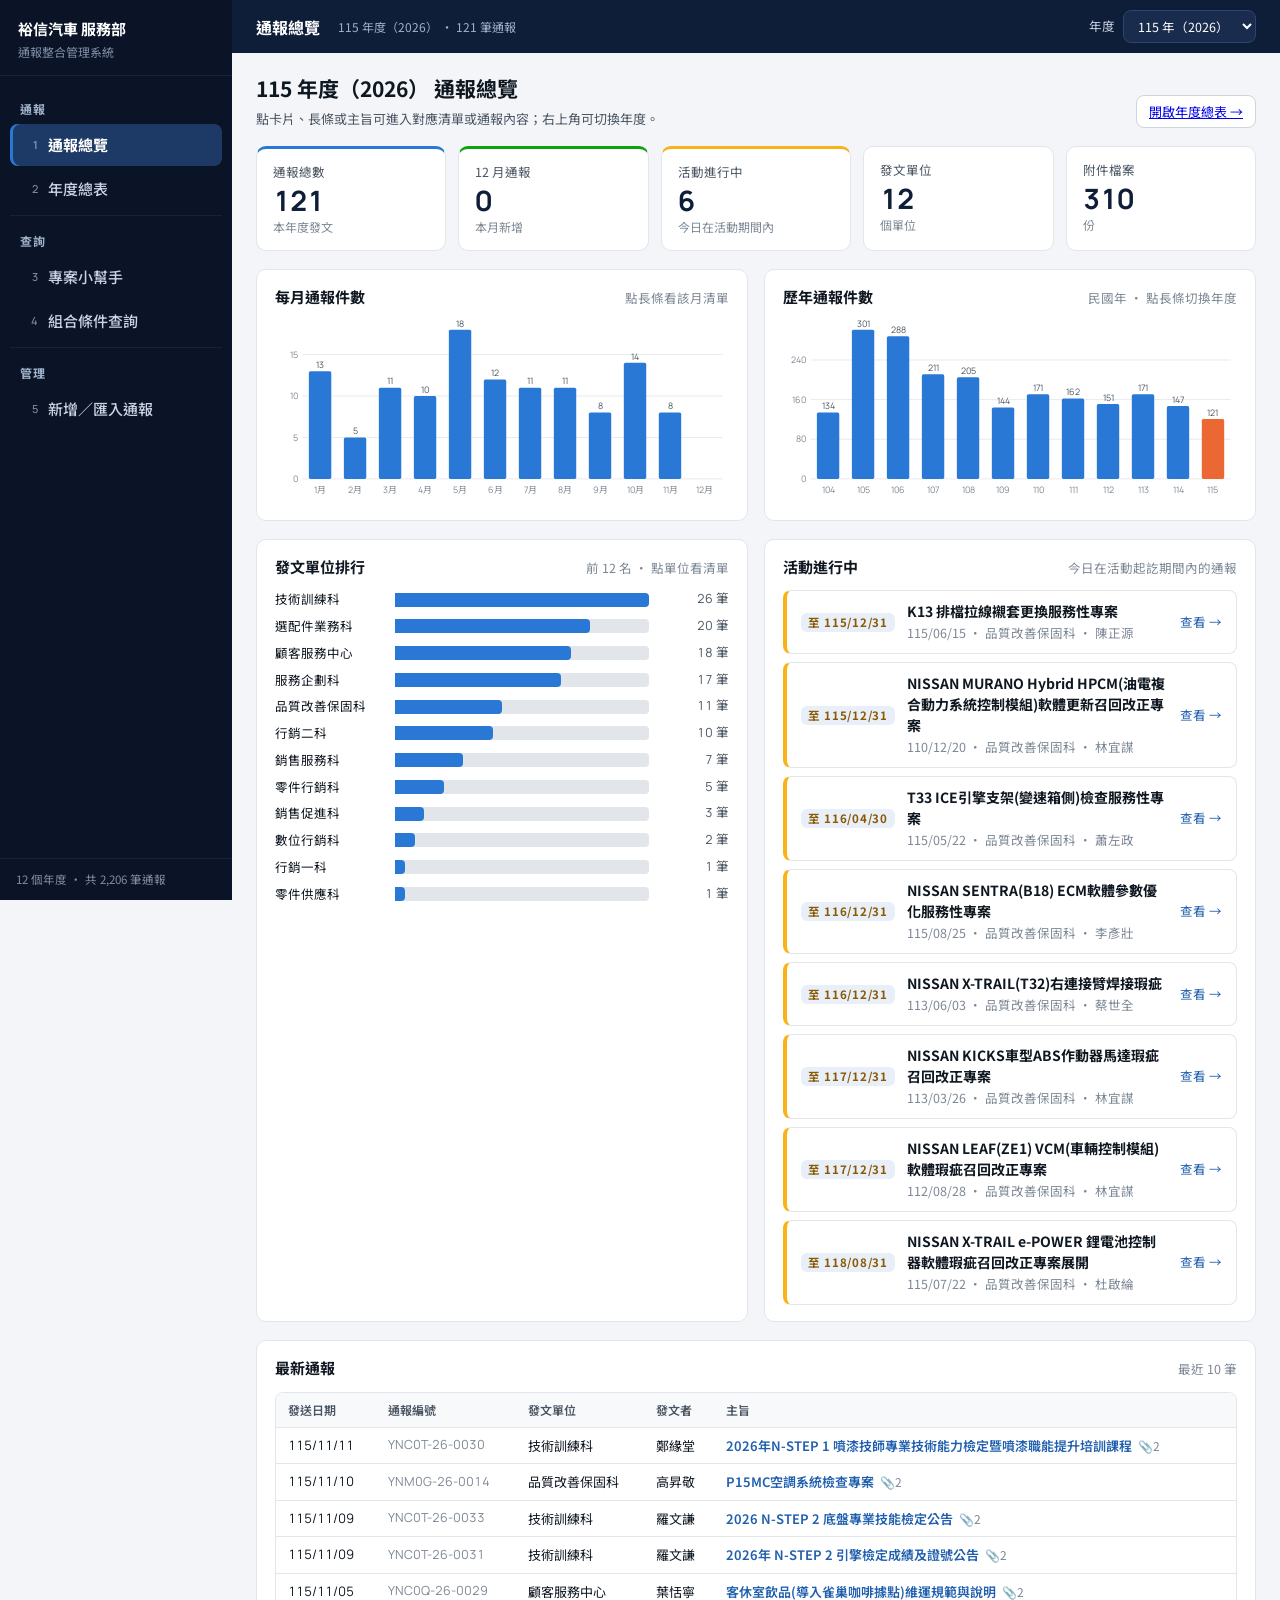
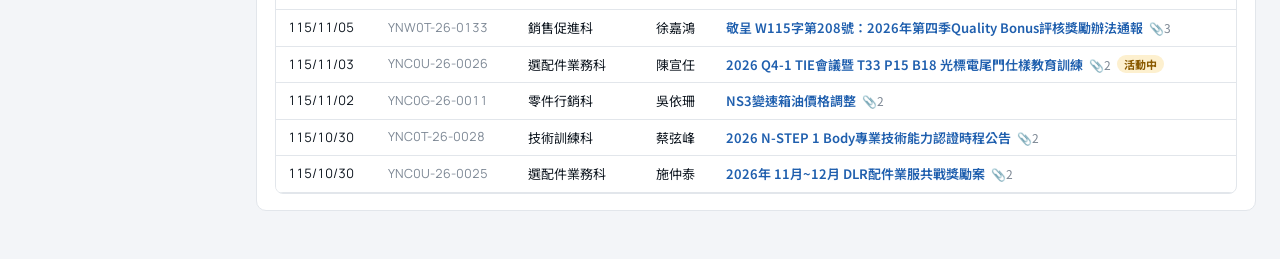
==== app/index.html @ 31307e3b "更新公開網站版 2026-11-14 10:02 Co-Authored-By: Claude Opus 5.5 <noreply@anthropic.com>" ====
<!doctype html>
<html lang="zh-Hant">
<head>
<meta charset="utf-8">
<meta name="viewport" content="width=device-width, initial-scale=1, viewport-fit=cover">
<meta name="robots" content="noindex, nofollow, noarchive">
<title>通報整合管理系統</title>
<link rel="preconnect" href="https://fonts.googleapis.com">
<link rel="stylesheet" href="https://fonts.googleapis.com/css2?family=Noto+Sans+TC:wght@400;500;700&family=Manrope:wght@500;600;700;800&display=swap">
<link rel="stylesheet" href="css/app.css?v=20261112133323">
</head>
<body>
<div class="shell">
  <aside class="side" id="side" aria-label="主選單">
    <div class="brand">
      <div class="brand-t">裕信汽車 服務部</div>
      <div class="brand-s">通報整合管理系統</div>
    </div>
    <nav id="nav"></nav>
    <div class="side-foot" id="sideFoot"></div>
  </aside>
  <div class="main-col">
    <header class="topbar">
      <button type="button" class="menu-btn" id="menuBtn" aria-label="開關選單" aria-controls="side">☰</button>
      <div class="top-title" id="topTitle">通報總覽</div>
      <div class="top-meta" id="topMeta">—</div>
      <button type="button" class="ask-btn" id="askBtn" aria-controls="side">💬 小幫手</button>
      <div class="top-scope">
        <label for="yrSel">年度</label>
        <select id="yrSel"></select>
      </div>
    </header>
    <main id="main" tabindex="-1"></main>
  </div>
</div>
<div class="tip" id="tip" hidden></div>
<script src="data/config.js?v=20261112133323"></script>
<script src="data/notices.js?v=20261112133323"></script>
<script src="js/app.js?v=20261112133323"></script>
</body>
</html>
---- app/css/app.css ----
/* 版面：左側深藍導覽（分組、編號）＋上方標題列＋白色卡片內容區，與服務部既有戰情儀表板一致。單一淺色主題。 */
:root{
  color-scheme:light;
  --side:#0a1426; --side-2:#13223d; --side-ink:#c9d3e3; --side-muted:#7f8ca3; --side-act:#1d3a66;
  --top:#0f1e38; --top-ink:#ffffff;
  --bg:#f3f5f8; --panel:#ffffff; --ink:#0f1720; --ink-2:#4a5562; --muted:#7c8794; --line:#e2e6eb; --line-2:#cfd5dc;
  --accent:#1f5fae; --accent-soft:#e8eff9;
  --s1:#2a78d6; --s2:#eb6834; --s3:#1baf7a;
  --good:#0ca30c; --warn:#fab219; --serious:#ec835a; --crit:#d03b3b; --neutral:#a7b0ba;
  --good-ink:#0a6b0a; --warn-ink:#8a5a00; --crit-ink:#a32222;
  --f-body:"Noto Sans TC","Microsoft JhengHei","PingFang TC",system-ui,sans-serif;
  --f-num:"Manrope","Noto Sans TC",system-ui,sans-serif;
  --r:10px; --side-w:232px;
}
*{box-sizing:border-box}
html,body{margin:0;background:var(--bg);color:var(--ink);font-family:var(--f-body);font-size:14px;line-height:1.5}
:root{padding-top:env(safe-area-inset-top,0px);padding-bottom:env(safe-area-inset-bottom,0px)}
[hidden]{display:none!important}
button{font:inherit;color:inherit}
:focus-visible{outline:2px solid var(--accent);outline-offset:2px}
h1,h2,h3{margin:0;text-wrap:balance}
.num{font-family:var(--f-num);font-variant-numeric:tabular-nums}

/* shell */
.shell{display:grid;grid-template-columns:var(--side-w) minmax(0,1fr);min-height:100vh}
.side{background:var(--side);color:var(--side-ink);position:sticky;top:0;height:100vh;display:flex;flex-direction:column;overflow:hidden}
.brand{padding:18px 18px 14px;border-bottom:1px solid var(--side-2)}
.brand-t{font-weight:700;color:#fff;font-size:15px}
.brand-s{font-size:12px;color:var(--side-muted);margin-top:2px}
nav{flex:1;overflow-y:auto;padding:8px 10px 16px}
.nav-g{font-size:12px;font-weight:700;color:#9fb0c9;letter-spacing:.12em;padding:16px 10px 6px;margin-top:4px;border-top:1px solid var(--side-2)}
.nav-g:first-child{border-top:0;margin-top:0}
.nav-a{display:flex;align-items:center;gap:10px;padding:10px 12px;border-radius:8px;color:var(--side-ink);text-decoration:none;font-size:15px;font-weight:500;margin-bottom:2px}
.nav-a:hover{background:var(--side-2);color:#fff}
.nav-a[aria-current="page"]{background:var(--side-act);color:#fff;font-weight:700;box-shadow:inset 3px 0 0 var(--s1)}
.nav-a .no{font-family:var(--f-num);font-size:11px;color:var(--side-muted);width:16px;text-align:right}
.side-foot{padding:12px 16px;border-top:1px solid var(--side-2);font-size:11.5px;color:var(--side-muted)}

.main-col{min-width:0;display:flex;flex-direction:column}
.topbar{background:var(--top);color:var(--top-ink);display:flex;align-items:center;flex-wrap:wrap;gap:8px 18px;padding:10px 24px;position:sticky;top:0;z-index:10}
.top-title{font-weight:700;font-size:16px}
.top-meta{font-size:12px;color:#9fb0c9;flex:1;min-width:200px}
.top-scope{display:flex;align-items:center;gap:8px;font-size:12.5px;color:#c9d3e3}
.top-scope select{font:inherit;background:#1a2c4d;color:#fff;border:1px solid #2c4470;border-radius:8px;padding:5px 10px}
.menu-btn{display:none;background:none;border:1px solid #2c4470;border-radius:8px;color:#fff;padding:2px 10px;font-size:16px;cursor:pointer}

main{padding:20px 24px 48px;display:grid;gap:18px;align-content:start;outline:none}
.page-h{display:flex;flex-wrap:wrap;align-items:flex-end;justify-content:space-between;gap:10px 20px}
.page-h h1{font-size:21px;font-weight:700}
.page-h p{margin:4px 0 0;color:var(--ink-2);font-size:13px}
.crumbs{display:flex;flex-wrap:wrap;gap:6px;align-items:center;font-size:13px}
.crumbs button{border:0;background:none;padding:2px;color:var(--accent);cursor:pointer;font-weight:500}
.crumbs .cur{font-weight:700}
.btn{border:1px solid var(--line-2);background:var(--panel);border-radius:8px;padding:6px 12px;font-size:13px;cursor:pointer}
.btn:hover{border-color:var(--accent);color:var(--accent)}
.btn-row{display:flex;gap:8px;flex-wrap:wrap}

.panel{background:var(--panel);border:1px solid var(--line);border-radius:var(--r);padding:16px 18px;min-width:0}
.panel-h{display:flex;align-items:baseline;justify-content:space-between;flex-wrap:wrap;gap:6px 12px;margin-bottom:12px}
.panel-h h2{font-size:15px;font-weight:700}
.panel-h p{margin:0;color:var(--muted);font-size:12.5px}
.howto{background:var(--accent-soft);border:0;font-size:13px;color:var(--ink)}
.howto ol{margin:6px 0 0;padding-left:20px;display:grid;gap:2px}
.grid2{display:grid;grid-template-columns:repeat(auto-fit,minmax(min(100%,440px),1fr));gap:16px}
.grid3{display:grid;grid-template-columns:repeat(auto-fit,minmax(min(100%,300px),1fr));gap:16px}

/* cards */
.cards{display:grid;grid-template-columns:repeat(auto-fit,minmax(180px,1fr));gap:12px}
.card{background:var(--panel);border:1px solid var(--line);border-radius:var(--r);padding:14px 16px;display:grid;gap:2px;align-content:start;text-align:left}
button.card{cursor:pointer}
button.card:hover{border-color:var(--accent)}
.card .lbl{font-size:12.5px;color:var(--ink-2);display:flex;align-items:center;gap:6px}
.card .val{font-size:28px;font-weight:700;line-height:1.15;color:var(--top)}
.card .sub{font-size:12px;color:var(--muted)}
.card.crit{border-top:3px solid var(--crit)} .card.warn{border-top:3px solid var(--warn)} .card.info{border-top:3px solid var(--s1)} .card.good{border-top:3px solid var(--good)}
.dot{width:8px;height:8px;border-radius:50%;background:var(--c);flex:none;display:inline-block}

/* alerts */
.alerts{display:grid;gap:8px}
.alert{display:grid;grid-template-columns:auto 1fr auto;gap:12px;align-items:center;background:var(--panel);border:1px solid var(--line);border-left:4px solid var(--sev);border-radius:8px;padding:10px 14px;cursor:pointer;text-align:left;width:100%}
.alert:hover{border-color:var(--line-2);border-left-color:var(--sev)}
.alert .tag{font-size:11.5px;font-weight:700;letter-spacing:.06em;color:var(--sev-ink);white-space:nowrap}
.alert .go{color:var(--accent);font-size:12.5px;white-space:nowrap}
.sev-crit{--sev:var(--crit);--sev-ink:var(--crit-ink)} .sev-warn{--sev:var(--warn);--sev-ink:var(--warn-ink)} .sev-info{--sev:var(--s1);--sev-ink:var(--accent)}

/* bars */
.hbars{display:grid;gap:8px}
.hb{display:grid;grid-template-columns:minmax(70px,110px) 1fr minmax(70px,auto);gap:10px;align-items:center;font-size:12.5px}
.hb.click{cursor:pointer}
.hb.click:hover span:first-child{color:var(--accent)}
.hb .t{height:14px;background:var(--line);border-radius:0 4px 4px 0;position:relative}
.hb .t i{position:absolute;inset:0 auto 0 0;background:var(--c,var(--s1));border-radius:0 4px 4px 0}
.hb .n{text-align:right;color:var(--ink-2)}
.wbar{display:flex;height:22px;gap:2px;border-radius:4px;overflow:hidden;margin:10px 0 12px}
.wbar span{display:block;height:100%;min-width:2px}
.legend{display:flex;flex-wrap:wrap;gap:6px 16px;font-size:12.5px;color:var(--ink-2)}
.legend span{display:inline-flex;align-items:center;gap:6px}
.rule{background:var(--accent-soft);border-radius:8px;padding:10px 12px;font-size:13px}
.kv{display:grid;grid-template-columns:1fr auto;font-size:13px}
.kv>div{padding:7px 0;border-bottom:1px solid var(--line)}
.kv>div:nth-child(even){text-align:right;font-weight:600}
.pill{display:inline-block;font-size:11px;font-weight:700;padding:1px 7px;border-radius:999px;margin-left:6px;vertical-align:1px}
.pill.g{background:#dff3df;color:var(--good-ink)} .pill.y{background:#fdf0cf;color:var(--warn-ink)} .pill.r{background:#f8dddd;color:var(--crit-ink)} .pill.n{background:#e9ecef;color:var(--ink-2)}

/* chart */
svg text{fill:var(--muted);font-family:var(--f-num);font-size:11px}
.chart{position:relative}
.tip{position:fixed;pointer-events:none;background:var(--panel);border:1px solid var(--line-2);border-radius:8px;padding:8px 10px;font-size:12px;box-shadow:0 4px 16px rgba(10,20,38,.15);white-space:nowrap;z-index:50}

/* table */
.tbl-tools{display:flex;flex-wrap:wrap;gap:8px;align-items:center;justify-content:space-between;margin-bottom:10px}
.tbl-tools input{font:inherit;border:1px solid var(--line-2);border-radius:8px;padding:5px 10px;min-width:0;width:200px}
.tbl-wrap{overflow-x:auto;border:1px solid var(--line);border-radius:8px}
table{border-collapse:collapse;width:100%;font-size:13px}
th,td{padding:8px 12px;border-bottom:1px solid var(--line);text-align:right;white-space:nowrap}
th:first-child,td:first-child,th.l,td.l{text-align:left}
td:first-child{position:sticky;left:0;background:var(--panel)}
thead th{font-size:12px;font-weight:600;color:var(--ink-2);background:#f7f9fb;cursor:pointer;user-select:none;position:sticky;top:0}
thead th:first-child{z-index:1}
thead th[aria-sort]{color:var(--accent)}
tbody tr.click{cursor:pointer}
tbody tr.click:hover td{background:var(--accent-soft)}
tbody tr.other td{color:var(--muted)}
.rank{font-weight:700}
.cellbar{display:inline-block;height:6px;border-radius:0 3px 3px 0;background:var(--s1);vertical-align:middle;margin-right:8px}
.tbl-foot{font-size:12px;color:var(--muted);margin-top:8px}
.note{font-size:12.5px;color:var(--muted)}
.empty{padding:28px;text-align:center;color:var(--muted)}

@media (max-width:900px){
  .shell{grid-template-columns:1fr}
  .side{position:fixed;inset:0 auto 0 0;width:var(--side-w);z-index:30;transform:translateX(-100%);transition:transform .2s}
  .side.open{transform:none;box-shadow:0 0 0 100vmax rgba(0,0,0,.35)}
  .menu-btn{display:inline-block}
  main{padding:16px}
  .topbar{padding:10px 16px}
  .alert{grid-template-columns:1fr}.alert .go{display:none}
}
@media (prefers-reduced-motion:reduce){.side{transition:none}}
@media print{
  .side,.topbar,.btn,.tbl-tools input{display:none!important}
  .shell{display:block} main{padding:0}
  .panel,.card{break-inside:avoid}
  .tbl-wrap{overflow:visible}
}

/* 車輛查詢 */
.filters{display:grid;grid-template-columns:repeat(auto-fill,minmax(180px,1fr));gap:10px 12px}
.filters label{display:grid;gap:4px;font-size:12px;color:var(--ink-2);min-width:0}
.filters select,.filters input{font:inherit;font-size:13px;color:var(--ink);background:var(--panel);border:1px solid var(--line-2);border-radius:8px;padding:6px 8px;width:100%;min-width:0}
.filters .f-q{grid-column:1/-1}
.filters .f-q input{max-width:420px}
.lf-count{margin-top:12px;font-size:13px;color:var(--ink-2)}
.pager{display:flex;gap:8px;align-items:center;justify-content:flex-end;margin-top:10px}
.btn[disabled]{opacity:.45;cursor:default}
.btn-xs{padding:1px 8px;font-size:12px}
.who{display:flex;gap:12px;align-items:center;margin-bottom:10px}
.avatar{width:44px;height:44px;border-radius:50%;background:var(--top);color:#fff;display:grid;place-items:center;font-weight:700;font-size:18px;flex:none}
.avatar.car{background:var(--accent-soft);font-size:20px}
.who-n{font-size:18px;font-weight:700}
.kv .kv-v{font-weight:600}

/* ===== 通報整合管理系統 ===== */
/* 組合條件查詢 */
.qgrid{display:grid;grid-template-columns:repeat(auto-fill,minmax(220px,1fr));gap:12px}
.qbox{background:var(--panel);border:1px solid var(--line);border-top:3px solid var(--line-2);border-radius:var(--r);padding:12px 14px;display:grid;gap:8px;align-content:start;min-width:0}
.qbox.on{border-top-color:var(--s1);background:#fbfdff}
.qbox.qwide{grid-column:span 2}
.qbox h3{font-size:13px;font-weight:700;display:flex;align-items:center;gap:8px}
.qn{width:20px;height:20px;border-radius:50%;background:var(--line);color:var(--ink-2);display:grid;place-items:center;font-size:11px;font-family:var(--f-num)}
.qbox.on .qn{background:var(--s1);color:#fff}
.qbox select,.qbox input:not([type=radio]){font:inherit;font-size:13.5px;color:var(--ink);background:var(--panel);border:1px solid var(--line-2);border-radius:8px;padding:7px 9px;width:100%;min-width:0}
.qbox select:focus,.qbox input:focus{border-color:var(--s1);outline:none}
.qrow{display:flex;align-items:center;gap:6px;color:var(--muted)}
.qseg{display:flex;flex-wrap:wrap;gap:14px;font-size:12.5px;color:var(--ink-2)}
.qseg label{display:flex;align-items:center;gap:4px;cursor:pointer}
@media (max-width:560px){.qbox.qwide{grid-column:auto}}
.ask-btn{display:none;background:#1a2c4d;border:1px solid #2c4470;border-radius:8px;color:#fff;padding:4px 10px;font-size:12.5px;cursor:pointer}
@media (max-width:900px){.ask-btn{display:inline-block}}
.lv{display:inline-block;font-size:11px;font-weight:700;padding:1px 8px;border-radius:999px;white-space:nowrap}
.lv-急件{background:#f8dddd;color:var(--crit-ink)} .lv-重要{background:#fdf0cf;color:var(--warn-ink)} .lv-一般{background:#e9ecef;color:var(--ink-2)}
td.subj{white-space:normal;min-width:260px}
.subj-a{border:0;background:none;padding:0;color:var(--accent);font:inherit;font-weight:600;cursor:pointer;text-align:left}
.subj-a:hover{text-decoration:underline}
.clip{color:var(--muted);font-size:12px;margin-left:6px}
.tags{display:flex;flex-wrap:wrap;gap:4px}
.tag{font-size:11.5px;background:var(--accent-soft);color:var(--accent);border-radius:6px;padding:1px 7px;border:0;cursor:pointer}
.tag:hover{background:#d6e4f6}
.tbl-tools select{font:inherit;font-size:13px;border:1px solid var(--line-2);border-radius:8px;padding:5px 8px;background:var(--panel)}
mark{background:#fff1b8;color:inherit;border-radius:2px;padding:0 1px}

/* 通報內容 */
.doc{display:grid;grid-template-columns:minmax(0,1fr) 300px;gap:18px;align-items:start}
.doc-paper{background:var(--panel);border:1px solid var(--line);border-radius:var(--r);padding:28px 32px;min-width:0}
.doc-paper h1{font-size:20px;line-height:1.45;margin-bottom:6px}
.doc-no{font-size:12.5px;color:var(--muted);font-family:var(--f-num)}
.doc-body{margin-top:18px;font-size:14.5px;line-height:1.95;white-space:pre-wrap}
.doc-side{display:grid;gap:14px}
.files{display:grid;gap:8px}
.file{display:grid;grid-template-columns:auto 1fr auto;gap:10px;align-items:center;border:1px solid var(--line);border-radius:8px;padding:8px 10px;font-size:13px}
.file .ic{width:32px;height:32px;border-radius:6px;display:grid;place-items:center;font-size:10.5px;font-weight:800;color:#fff;background:var(--neutral);font-family:var(--f-num)}
.file .ic.pdf{background:var(--crit)} .file .ic.xls,.file .ic.xlsx,.file .ic.csv{background:var(--good-ink)} .file .ic.doc,.file .ic.docx{background:var(--s1)} .file .ic.img{background:var(--s2)}
.file .fn{min-width:0;overflow:hidden;text-overflow:ellipsis;white-space:nowrap}
.file .fs{font-size:11.5px;color:var(--muted)}
.viewer{margin-top:18px;border:1px solid var(--line);border-radius:8px;overflow:hidden;background:#f7f9fb}
.viewer iframe,.viewer img{display:block;width:100%;height:72vh;border:0;object-fit:contain;background:#fff}

/* 專案小幫手 */
.chat{display:grid;grid-template-rows:1fr auto;height:calc(100vh - 150px);min-height:460px;padding:0;overflow:hidden}
.chat-log{overflow-y:auto;padding:18px;display:grid;gap:14px;align-content:start}
.msg{display:grid;grid-template-columns:auto 1fr;gap:10px;align-items:start;max-width:880px}
.msg.me{grid-template-columns:1fr auto;justify-self:end}
.msg .av{width:30px;height:30px;border-radius:50%;display:grid;place-items:center;font-size:12px;font-weight:700;flex:none}
.msg.bot .av{background:var(--top);color:#fff}
.msg.me .av{background:var(--accent-soft);color:var(--accent)}
.bubble{background:#f4f6f9;border-radius:12px;padding:10px 14px;font-size:14px;min-width:0}
.msg.me .bubble{background:var(--accent);color:#fff}
.bubble p{margin:0 0 6px}.bubble p:last-child{margin:0}
.hits{display:grid;gap:6px;margin-top:8px}
.hit{display:grid;gap:2px;text-align:left;background:var(--panel);border:1px solid var(--line);border-left:3px solid var(--s1);border-radius:8px;padding:8px 12px;cursor:pointer;width:100%}
.hit:hover{border-color:var(--accent);border-left-color:var(--accent)}
.hit .h-t{font-weight:600;color:var(--ink)}
.hit .h-m{font-size:12px;color:var(--muted)}
.hit .h-s{font-size:12.5px;color:var(--ink-2)}
.chips{display:flex;flex-wrap:wrap;gap:6px;margin-top:8px}
.chip{border:1px solid var(--line-2);background:var(--panel);border-radius:999px;padding:3px 12px;font-size:12.5px;cursor:pointer}
.chip:hover{border-color:var(--accent);color:var(--accent)}
.chat-in{display:grid;gap:9px;padding:14px 16px;background:var(--top);border-top:3px solid var(--s1)}
.chat-in-h{font-size:13.5px;font-weight:700;color:#fff}
.chat-in-box{display:flex;background:#fff;border-radius:8px;overflow:hidden;border:2px solid transparent}
.chat-in-box:focus-within{border-color:var(--s1)}
.chat-in-box input{flex:1;min-width:0;font:inherit;font-size:15px;color:var(--ink);border:0;padding:10px 14px;outline:none;background:#fff}
.chat-in-box button{border:0;background:var(--s1);color:#fff;font-size:14px;font-weight:700;padding:0 22px;cursor:pointer}
.chat-in-box button:hover{background:#1f63b8}
.chat-in-foot{display:flex;flex-wrap:wrap;align-items:center;gap:8px 14px}
.chat-in-foot .note{color:#9fb0c9}
.chat-in-chips{display:flex;flex-wrap:wrap;gap:6px}
.chat-in-chips button{border:1px solid #3a5a8c;background:transparent;color:#dbe6f5;border-radius:999px;padding:3px 12px;font-size:12.5px;cursor:pointer}
.chat-in-chips button:hover{background:#1d3a66;color:#fff;border-color:var(--s1)}
.btn-pri{background:var(--accent);color:#fff;border-color:var(--accent)}
.btn-pri:hover{background:#174d8f;color:#fff}

/* 表單 */
.form{display:grid;grid-template-columns:repeat(auto-fill,minmax(220px,1fr));gap:12px 14px}
.form label{display:grid;gap:4px;font-size:12.5px;color:var(--ink-2)}
.form input,.form select,.form textarea{font:inherit;font-size:13.5px;color:var(--ink);background:var(--panel);border:1px solid var(--line-2);border-radius:8px;padding:7px 10px;width:100%}
.form .wide{grid-column:1/-1}
.form textarea{min-height:180px;resize:vertical;line-height:1.7}
.drop{border:2px dashed var(--line-2);border-radius:10px;padding:18px;text-align:center;color:var(--muted);font-size:13px}
.drop.on{border-color:var(--accent);background:var(--accent-soft)}
.toast{position:fixed;bottom:20px;left:50%;transform:translateX(-50%);background:var(--top);color:#fff;padding:9px 16px;border-radius:8px;font-size:13px;z-index:60}
@media (max-width:900px){.doc{grid-template-columns:1fr}.doc-paper{padding:20px}.chat{height:calc(100vh - 190px)}}
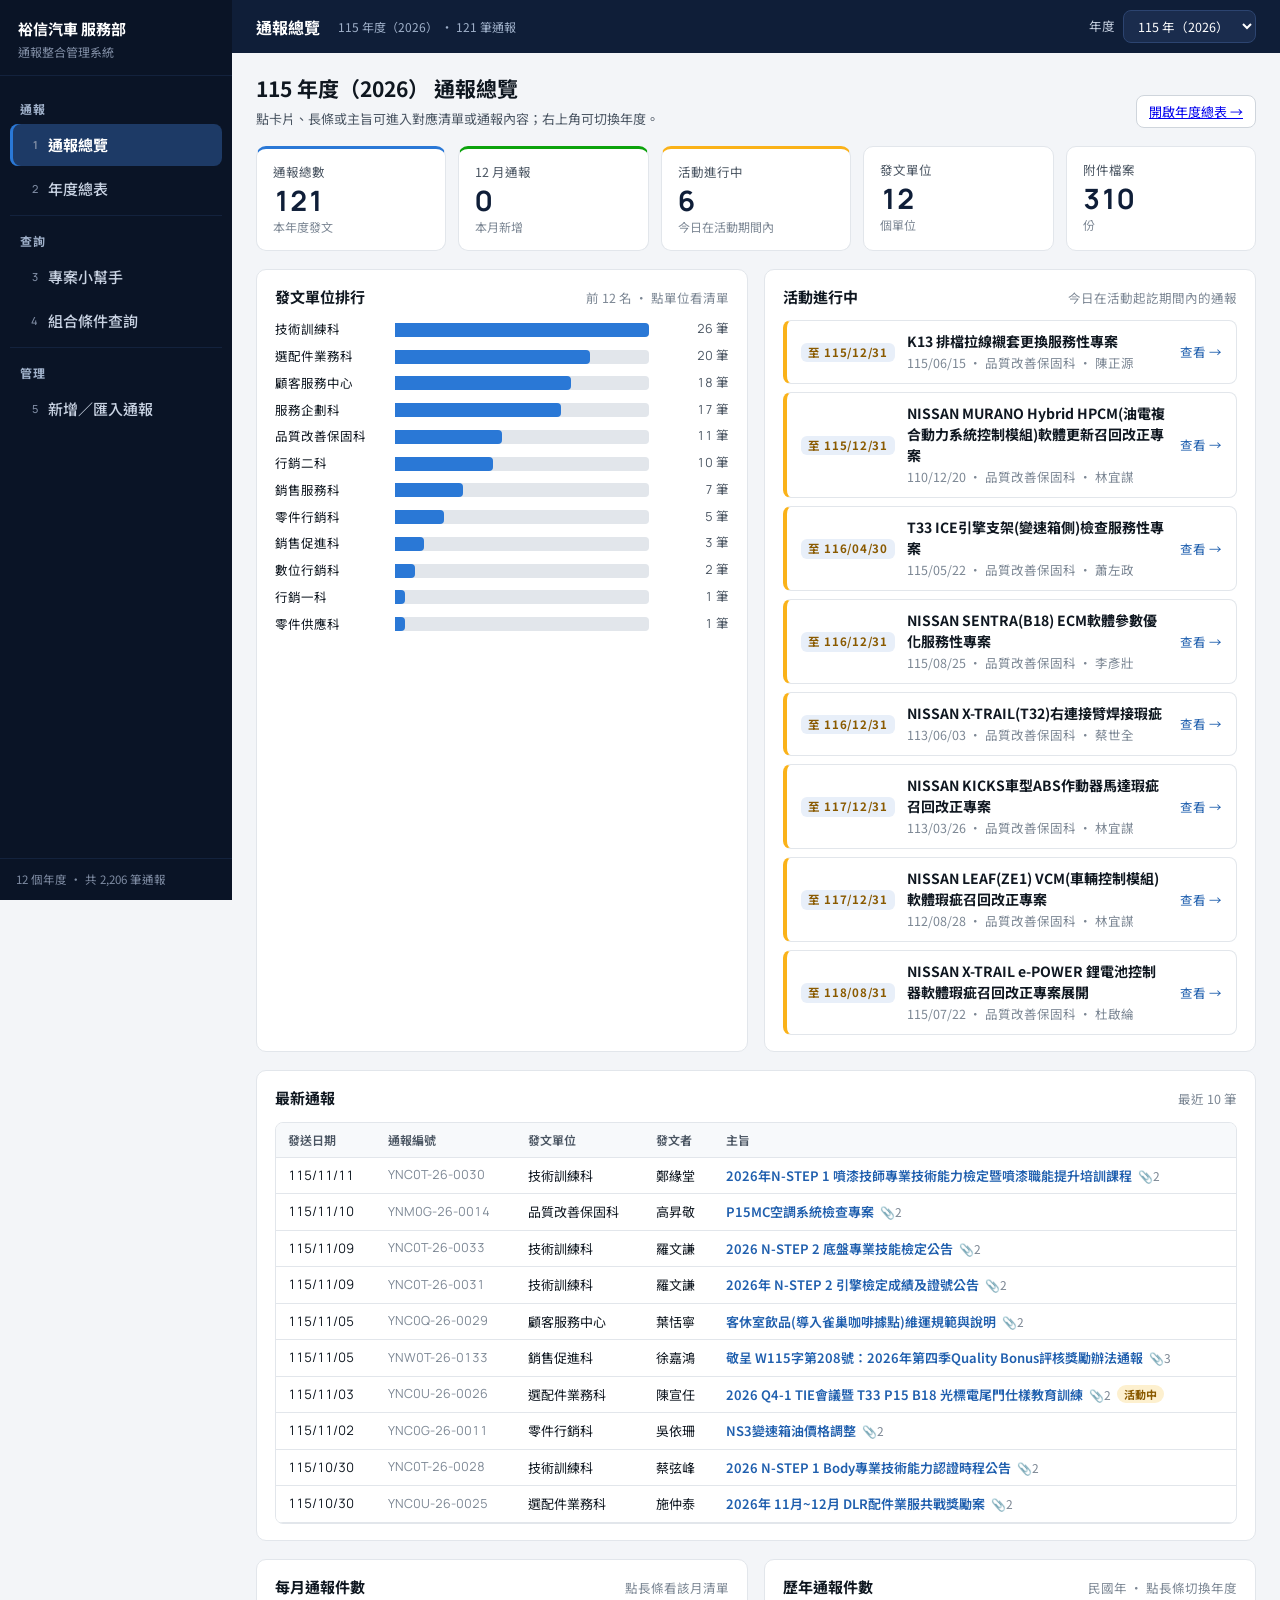
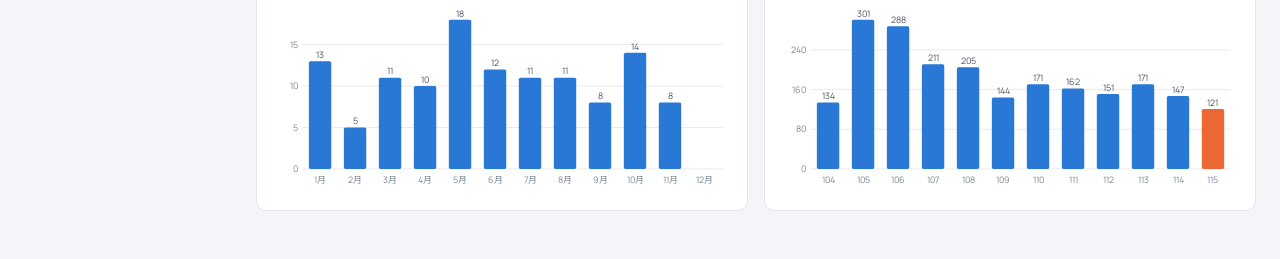
==== commit 6afa1437: "更新公開網站版 2026-11-14 10:18 Co-Authored-By: Claude Opus 5.5 <noreply@anthropic.com>" ====
--- a/app/index.html
+++ b/app/index.html
@@ -7,7 +7,7 @@
 <title>通報整合管理系統</title>
 <link rel="preconnect" href="https://fonts.googleapis.com">
 <link rel="stylesheet" href="https://fonts.googleapis.com/css2?family=Noto+Sans+TC:wght@400;500;700&family=Manrope:wght@500;600;700;800&display=swap">
-<link rel="stylesheet" href="css/app.css?v=20261112133323">
+<link rel="stylesheet" href="css/app.css?v=20261114101746">
 </head>
 <body>
 <div class="shell">
@@ -34,8 +34,8 @@
   </div>
 </div>
 <div class="tip" id="tip" hidden></div>
-<script src="data/config.js?v=20261112133323"></script>
-<script src="data/notices.js?v=20261112133323"></script>
-<script src="js/app.js?v=20261112133323"></script>
+<script src="data/config.js?v=20261114101746"></script>
+<script src="data/notices.js?v=20261114101746"></script>
+<script src="js/app.js?v=20261114101746"></script>
 </body>
 </html>
